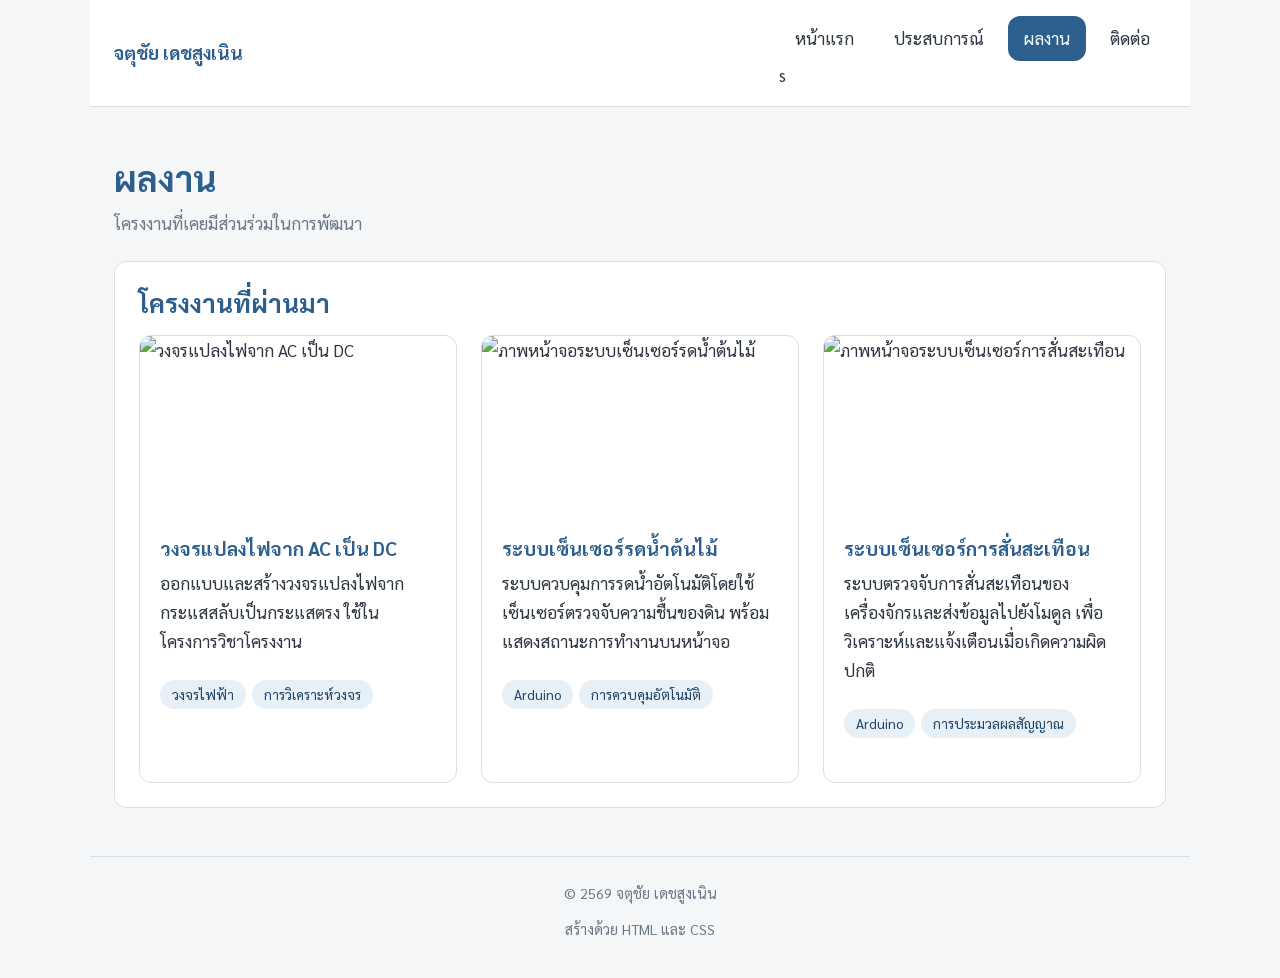
==== projects.html @ b0c4ab13 "Add files via upload" ====
<!DOCTYPE html>
<html lang="th">
<head>
  <meta charset="UTF-8">
  <meta name="viewport" content="width=device-width, initial-scale=1.0">
  <link rel="preconnect" href="https://fonts.googleapis.com">
  <link href="https://fonts.googleapis.com/css2?family=Sarabun:wght@400;600;700&display=swap" rel="stylesheet">
  <title>ผลงาน | จตุชัย เดชสูงเนิน</title>
  <link rel="stylesheet" href="style.css">
</head>
<body>
  <header class="site-header">
    <a href="index.html" class="logo">จตุชัย เดชสูงเนิน</a>
    <button class="menu-toggle" id="menu-toggle" aria-label="เปิดปิดเมนู" aria-expanded="false">☰</button>
    <nav class="site-nav">
      <ul>
        <li><a href="index.html">หน้าแรก</a></li>
        <li><a href="experience.html">ประสบการณ์</a></li>
        <li><a href="projects.html" class="active">ผลงาน</a></li>
        <li><a href="contact.html">ติดต่อ</a></li>
      </ul>s
    </nav>
  </header>

  <main>
    <section class="page-head">
      <h1>ผลงาน</h1>
      <p class="tagline">โครงงานที่เคยมีส่วนร่วมในการพัฒนา</p>
    </section>

    <section>
      <h2>โครงงานที่ผ่านมา</h2>
      <div class="project-grid">
        <article class="project-card">
          <img src="images/P1.jpg" alt="วงจรแปลงไฟจาก AC เป็น DC">
          <div class="project-body">
            <h3>วงจรแปลงไฟจาก AC เป็น DC</h3>
            <p>
              ออกแบบและสร้างวงจรแปลงไฟจากกระแสสลับเป็นกระแสตรง
              ใช้ในโครงการวิชาโครงงาน
            </p>
            <ul class="tech-list">
              <li>วงจรไฟฟ้า</li>
              <li>การวิเคราะห์วงจร</li>
            </ul>
            <div class="project-links">
            </div>
          </div>
        </article>

        <article class="project-card">
          <img src="images/P2.jpg" alt="ภาพหน้าจอระบบเซ็นเซอร์รดน้ำต้นไม้">
          <div class="project-body">
            <h3>ระบบเซ็นเซอร์รดน้ำต้นไม้</h3>
            <p>
              ระบบควบคุมการรดน้ำอัตโนมัติโดยใช้เซ็นเซอร์ตรวจจับความชื้นของดิน
              พร้อมแสดงสถานะการทำงานบนหน้าจอ
            </p>
            <ul class="tech-list">
                <li>Arduino</li>
                <li>การควบคุมอัตโนมัติ</li>
            </ul>
            <div class="project-links">
              
            </div>
          </div>
        </article>

        <article class="project-card">
          <img src="images/P3.jpg" alt="ภาพหน้าจอระบบเซ็นเซอร์การสั่นสะเทือน">
          <div class="project-body">
            <h3>ระบบเซ็นเซอร์การสั่นสะเทือน</h3>
            <p>
                ระบบตรวจจับการสั่นสะเทือนของเครื่องจักรและส่งข้อมูลไปยังโมดูล
                เพื่อวิเคราะห์และแจ้งเตือนเมื่อเกิดความผิดปกติ
            </p>
            <ul class="tech-list">
                <li>Arduino</li>
                <li>การประมวลผลสัญญาณ</li>
            </ul>
            <div class="project-links">
            </div>
          </div>
        </article>
      </div>
    </section>
  </main>

  <footer class="site-footer">
    <p>&copy; 2569 จตุชัย เดชสูงเนิน</p>
    <p>สร้างด้วย HTML และ CSS</p>
  </footer>

  <script src="script.js"></script>
</body>
</html>
---- style.css ----
/* ---------- 1. รีเซ็ตค่าเริ่มต้นของเบราว์เซอร์ ---------- */
* {
  margin: 0;
  padding: 0;
  box-sizing: border-box;
}

/* ---------- 2. ตัวแปรของทั้งเว็บ ---------- */
:root {
  --brand: #2c5f8d;
  --brand-dark: #1d4266;
  --brand-light: #e8f0f7;
  --text: #2b3440;
  --text-muted: #6b7785;
  --bg: #f4f6f8;
  --surface: #ffffff;
  --border: #d8dee6;
  --gap: 24px;
  --radius: 12px;
  --max-width: 1100px;
}

/* ---------- 3. ตัวอักษรและพื้นหลังของทั้งเว็บ ---------- */
body {
  font-family: "Sarabun", "Segoe UI", Tahoma, sans-serif;
  font-size: 17px;
  line-height: 1.7;
  color: var(--text);
  background-color: var(--bg);
}

h1, h2, h3 {
  line-height: 1.3;
  color: var(--brand);
}

h1 { font-size: 2.2rem; margin-bottom: 8px; }
h2 { font-size: 1.6rem; margin-bottom: 16px; }
h3 { font-size: 1.2rem; margin-bottom: 8px; }
p { margin-bottom: 12px; }

a {
  color: var(--brand);
  text-decoration: none;
}
a:hover {
  text-decoration: underline;
}

.tagline {
  color: var(--text-muted);
  font-size: 1.05rem;
}

/* ---------- 4. แถบเมนูด้านบน ---------- */
.site-header {
  display: flex;
  justify-content: space-between;
  align-items: center;
  flex-wrap: wrap;
  gap: 16px;
  max-width: var(--max-width);
  margin: 0 auto;
  padding: 16px 24px;
  background-color: var(--surface);
  border-bottom: 1px solid var(--border);
}

.logo {
  font-size: 1.15rem;
  font-weight: 700;
  color: var(--brand);
}

.site-nav ul {
  display: flex;
  list-style: none;
  gap: 8px;
  flex-wrap: wrap;
}

.site-nav a {
  display: block;
  padding: 8px 16px;
  border-radius: var(--radius);
  color: var(--text);
  transition: background-color 0.2s, color 0.2s;
}

.site-nav a:hover {
  background-color: var(--brand-light);
  text-decoration: none;
}

.site-nav a.active {
  background-color: var(--brand);
  color: #ffffff;
}

/* เมนูแฮมเบอร์เกอร์ (ซ่อนไว้บนจอคอมพิวเตอร์) */
.menu-toggle {
  display: none;
  background: none;
  border: 1px solid var(--border);
  border-radius: 8px;
  padding: 6px 12px;
  font-size: 1.4rem;
  color: var(--brand);
  cursor: pointer;
}

/* ---------- 5. โครงหลักของเนื้อหา ---------- */
main {
  max-width: var(--max-width);
  margin: 0 auto;
  padding: var(--gap) 24px;
}

section {
  background-color: var(--surface);
  border: 1px solid var(--border);
  border-radius: var(--radius);
  padding: var(--gap);
  margin-bottom: var(--gap);
}

.page-head {
  background-color: transparent;
  border: none;
  padding-left: 0;
  padding-bottom: 0;
}

/* ---------- 6. ปุ่ม ---------- */
.btn {
  display: inline-block;
  padding: 10px 24px;
  margin-top: 8px;
  background-color: var(--brand);
  color: #ffffff;
  border: none;
  border-radius: var(--radius);
  font-size: 1rem;
  font-family: inherit;
  cursor: pointer;
  transition: background-color 0.2s;
}
.btn:hover {
  background-color: var(--brand-dark);
  text-decoration: none;
}

/* ---------- 7. ท้ายเว็บ ---------- */
.site-footer {
  max-width: var(--max-width);
  margin: 0 auto;
  padding: var(--gap) 24px;
  text-align: center;
  color: var(--text-muted);
  font-size: 0.9rem;
  border-top: 1px solid var(--border);
}

/* ---------- 8. ส่วนแนะนำตัวหน้าแรก ---------- */
.hero {
  display: flex;
  align-items: center;
  gap: var(--gap);
  flex-wrap: wrap;
}

.avatar {
  width: 180px;
  height: 180px;
  object-fit: cover;
  border-radius: 50%;
  border: 4px solid var(--brand);
}

.hero-text {
  flex: 1;
  min-width: 260px;
}

/* ---------- 9. สองคอลัมน์: จุดแข็ง / สิ่งที่กำลังพัฒนา ---------- */
.two-col {
  display: flex;
  gap: var(--gap);
  flex-wrap: wrap;
}
.two-col .col {
  flex: 1;
  min-width: 280px;
}
.two-col ul {
  padding-left: 20px;
}
.two-col li {
  margin-bottom: 8px;
}

/* ---------- 10. ตารางการ์ดทักษะ ---------- */
.skill-grid {
  display: grid;
  grid-template-columns: repeat(auto-fit, minmax(200px, 1fr));
  gap: 16px;
}
.skill-card {
  padding: 20px;
  background-color: var(--brand-light);
  border-radius: var(--radius);
  text-align: center;
  transition: transform 0.2s;
}
.skill-card:hover {
  transform: translateY(-4px);
}

/* ---------- 11. ตารางการ์ดผลงาน ---------- */
.project-grid {
  display: grid;
  grid-template-columns: repeat(auto-fit, minmax(280px, 1fr));
  gap: var(--gap);
}
.project-card {
  display: flex;
  flex-direction: column;
  overflow: hidden;
  background-color: var(--surface);
  border: 1px solid var(--border);
  border-radius: var(--radius);
  transition: box-shadow 0.2s;
}
.project-card:hover {
  box-shadow: 0 6px 20px rgba(0, 0, 0, 0.1);
}
.project-card img {
  width: 100%;
  height: 180px;
  object-fit: cover;
}
.project-body {
  padding: 20px;
  display: flex;
  flex-direction: column;
  flex: 1;
}
.tech-list {
  display: flex;
  flex-wrap: wrap;
  gap: 6px;
  list-style: none;
  margin: 12px 0;
}
.tech-list li {
  padding: 3px 12px;
  background-color: var(--brand-light);
  color: var(--brand-dark);
  border-radius: 999px;
  font-size: 0.85rem;
}
.project-links {
  display: flex;
  gap: 12px;
  margin-top: auto;
  padding-top: 12px;
}
.project-links a {
  font-weight: 600;
}

/* ---------- 12. ตารางเกรด ---------- */
.grade-table {
  width: 100%;
  border-collapse: collapse;
  margin-bottom: 16px;
}
.grade-table caption {
  text-align: left;
  color: var(--text-muted);
  padding-bottom: 8px;
}
.grade-table th,
.grade-table td {
  padding: 10px 14px;
  border-bottom: 1px solid var(--border);
  text-align: left;
}
.grade-table th {
  background-color: var(--brand-light);
  color: var(--brand-dark);
  font-weight: 600;
}
.grade-table tbody tr:nth-child(even) {
  background-color: #fafbfc;
}
.grade-table tbody tr:hover {
  background-color: var(--brand-light);
}

/* ---------- 13. ไทม์ไลน์ประสบการณ์ ---------- */
.timeline-item {
  padding: 0 0 20px 20px;
  border-left: 3px solid var(--border);
  position: relative;
}
.timeline-item:last-child {
  border-left-color: transparent;
}
.timeline-item::before {
  content: "";
  position: absolute;
  left: -8px;
  top: 6px;
  width: 13px;
  height: 13px;
  background-color: var(--brand);
  border-radius: 50%;
}
.period {
  display: inline-block;
  color: var(--text-muted);
  font-size: 0.9rem;
  margin-bottom: 4px;
}

/* ---------- 14. หน้าติดต่อ ---------- */
.contact-list {
  list-style: none;
}
.contact-list li {
  display: flex;
  gap: 12px;
  flex-wrap: wrap;
  padding: 12px 0;
  border-bottom: 1px solid var(--border);
}
.contact-list .label {
  min-width: 110px;
  font-weight: 600;
  color: var(--text-muted);
}
.contact-form .field {
  display: flex;
  flex-direction: column;
  margin-bottom: 16px;
}
.contact-form label {
  margin-bottom: 6px;
  font-weight: 600;
}
.contact-form input,
.contact-form textarea {
  padding: 10px 12px;
  border: 1px solid var(--border);
  border-radius: 8px;
  font-family: inherit;
  font-size: 1rem;
}
.contact-form input:focus,
.contact-form textarea:focus {
  outline: none;
  border-color: var(--brand);
  box-shadow: 0 0 0 3px var(--brand-light);
}

/* ---------- 15. จอแท็บเล็ตและมือถือ (แคบกว่า 768px) ---------- */
@media (max-width: 768px) {
  body {
    font-size: 16px;
  }

  .menu-toggle {
    display: block;
  }
  .site-nav {
    display: none;
    width: 100%;
  }
  .site-nav.open {
    display: block;
  }
  .site-nav ul {
    flex-direction: column;
  }

  .site-header {
    flex-direction: column;
    text-align: center;
  }
  .site-nav ul {
    justify-content: center;
  }

  .hero {
    flex-direction: column;
    text-align: center;
  }

  h1 { font-size: 1.7rem; }
  h2 { font-size: 1.35rem; }

  main {
    padding: 16px;
  }
  section {
    padding: 18px;
  }
}

/* ---------- 16. จอมือถือขนาดเล็ก (แคบกว่า 480px) ---------- */
@media (max-width: 480px) {
  .avatar {
    width: 140px;
    height: 140px;
  }

  .grade-table {
    display: block;
    overflow-x: auto;
    white-space: nowrap;
  }

  .btn {
    display: block;
    text-align: center;
  }
}

/* ---------- 17. สไตล์สำหรับสั่งพิมพ์ ---------- */
@media print {
  .site-header,
  .site-footer,
  .btn {
    display: none;
  }
  section {
    border: none;
    page-break-inside: avoid;
  }
}
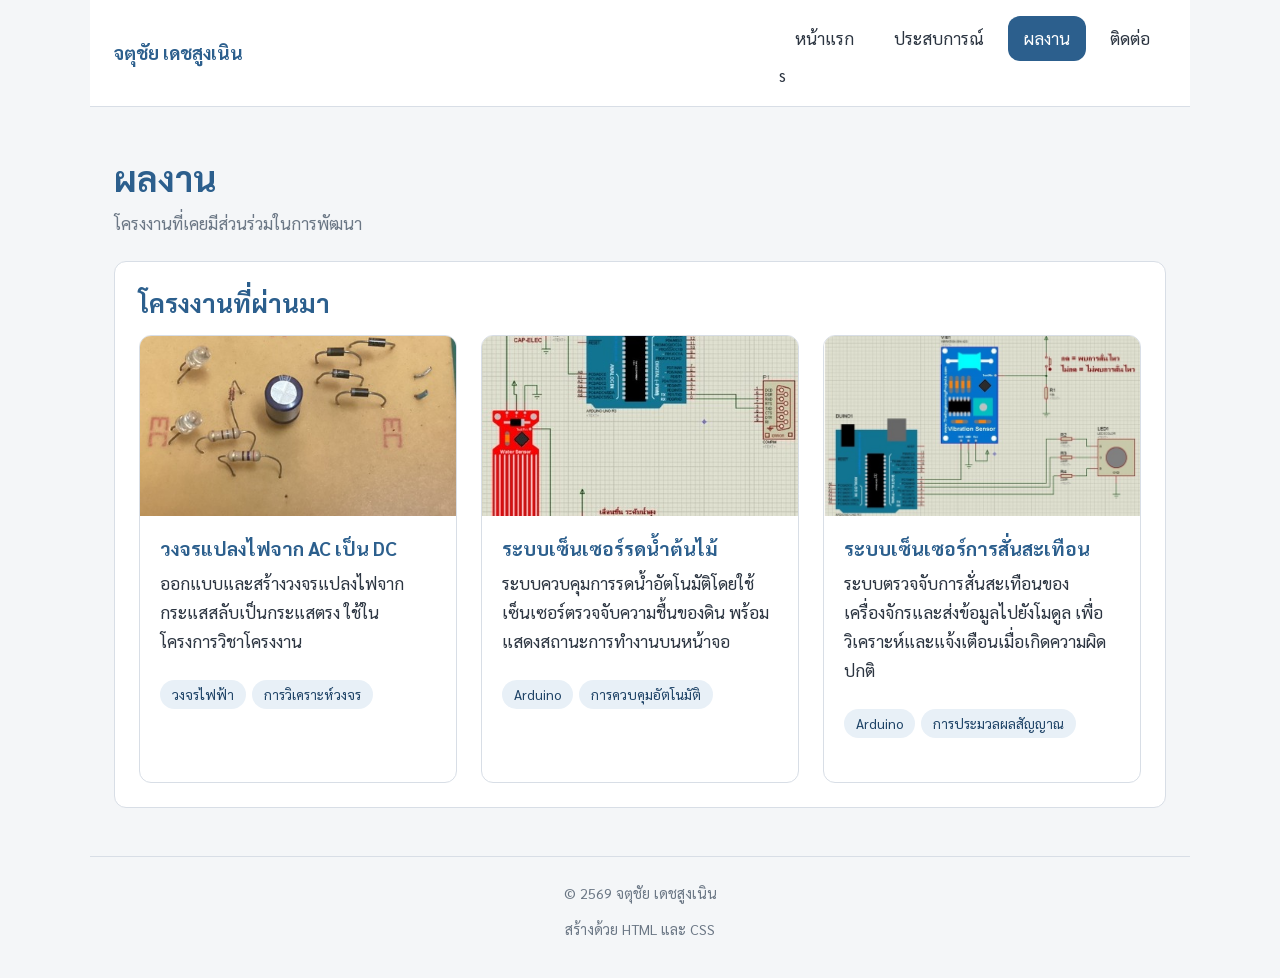
==== commit 824295fd: "Add files via upload" ====
--- a/projects.html
+++ b/projects.html
@@ -32,7 +32,7 @@
       <h2>โครงงานที่ผ่านมา</h2>
       <div class="project-grid">
         <article class="project-card">
-          <img src="images/P1.jpg" alt="วงจรแปลงไฟจาก AC เป็น DC">
+          <img src="P1.jpg" alt="วงจรแปลงไฟจาก AC เป็น DC">
           <div class="project-body">
             <h3>วงจรแปลงไฟจาก AC เป็น DC</h3>
             <p>
@@ -49,7 +49,7 @@
         </article>
 
         <article class="project-card">
-          <img src="images/P2.jpg" alt="ภาพหน้าจอระบบเซ็นเซอร์รดน้ำต้นไม้">
+          <img src="P2.jpg" alt="ภาพหน้าจอระบบเซ็นเซอร์รดน้ำต้นไม้">
           <div class="project-body">
             <h3>ระบบเซ็นเซอร์รดน้ำต้นไม้</h3>
             <p>
@@ -67,7 +67,7 @@
         </article>
 
         <article class="project-card">
-          <img src="images/P3.jpg" alt="ภาพหน้าจอระบบเซ็นเซอร์การสั่นสะเทือน">
+          <img src="P3.jpg" alt="ภาพหน้าจอระบบเซ็นเซอร์การสั่นสะเทือน">
           <div class="project-body">
             <h3>ระบบเซ็นเซอร์การสั่นสะเทือน</h3>
             <p>
